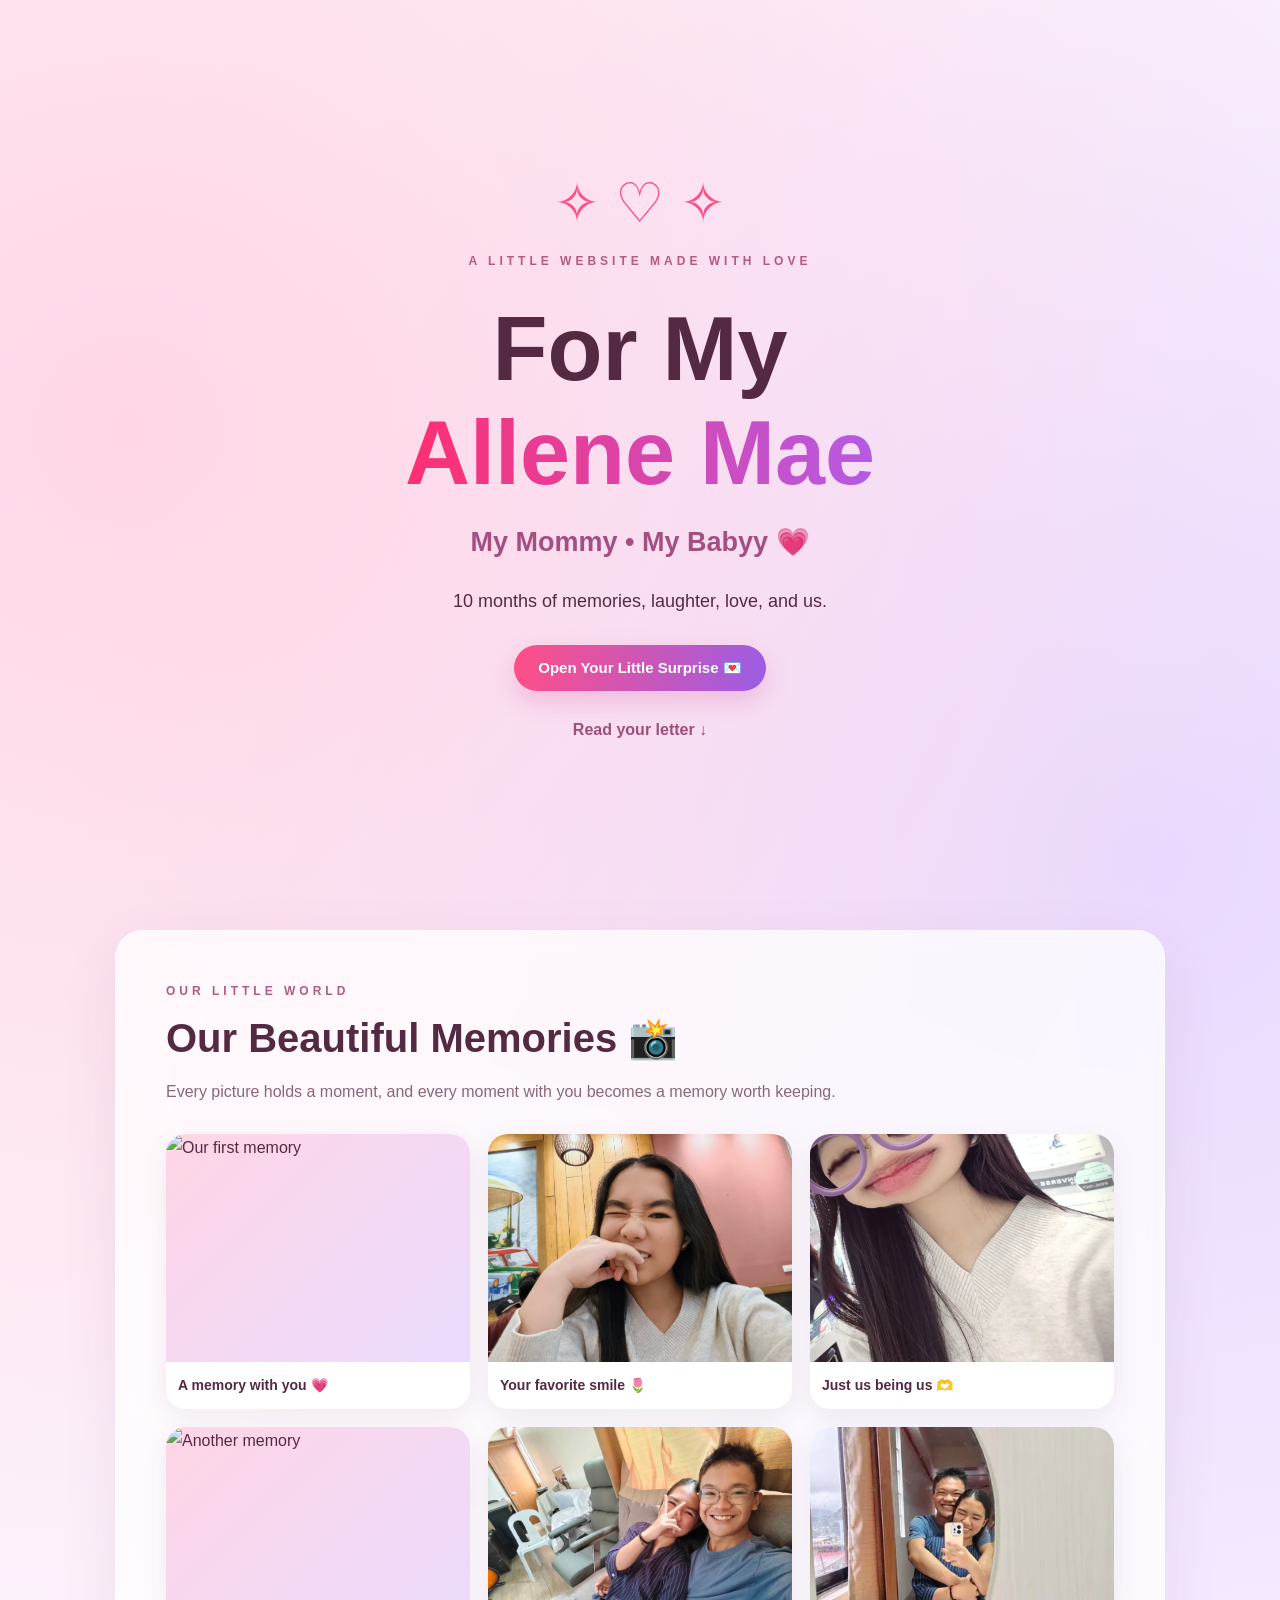
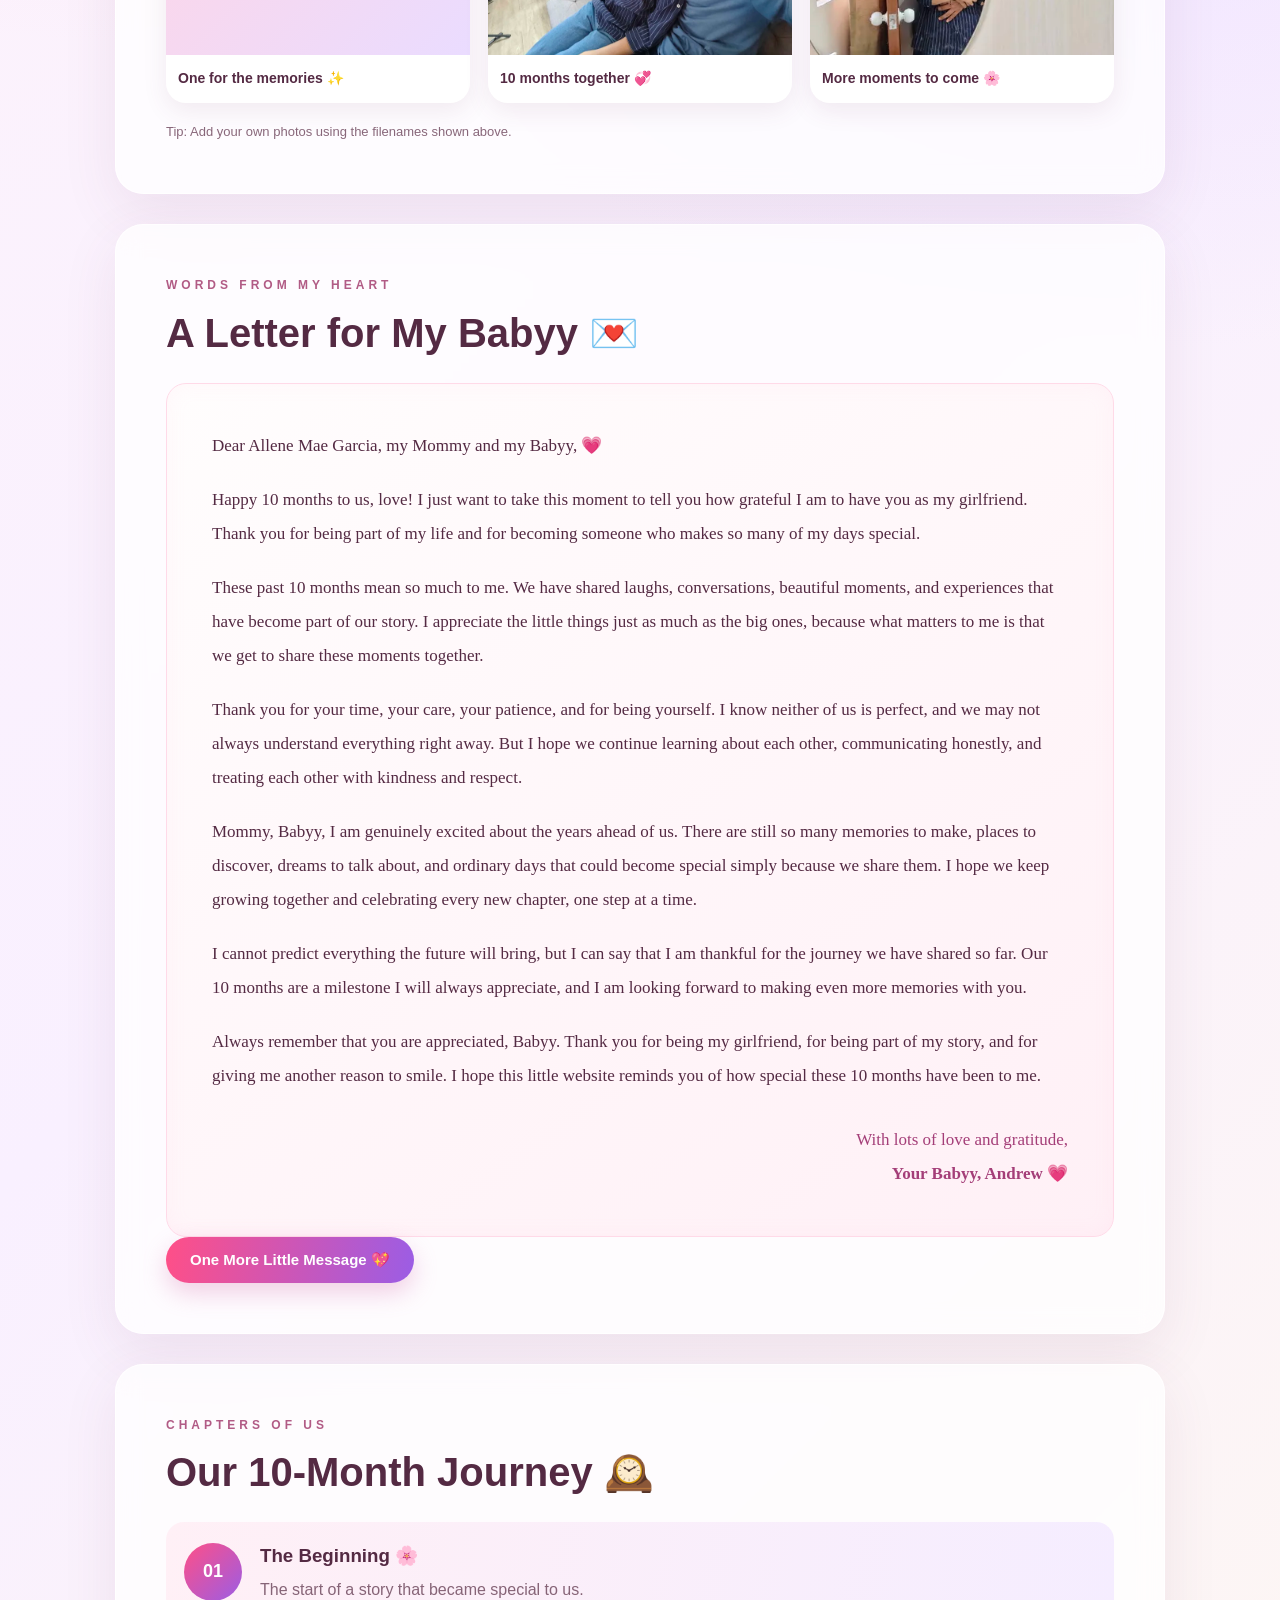
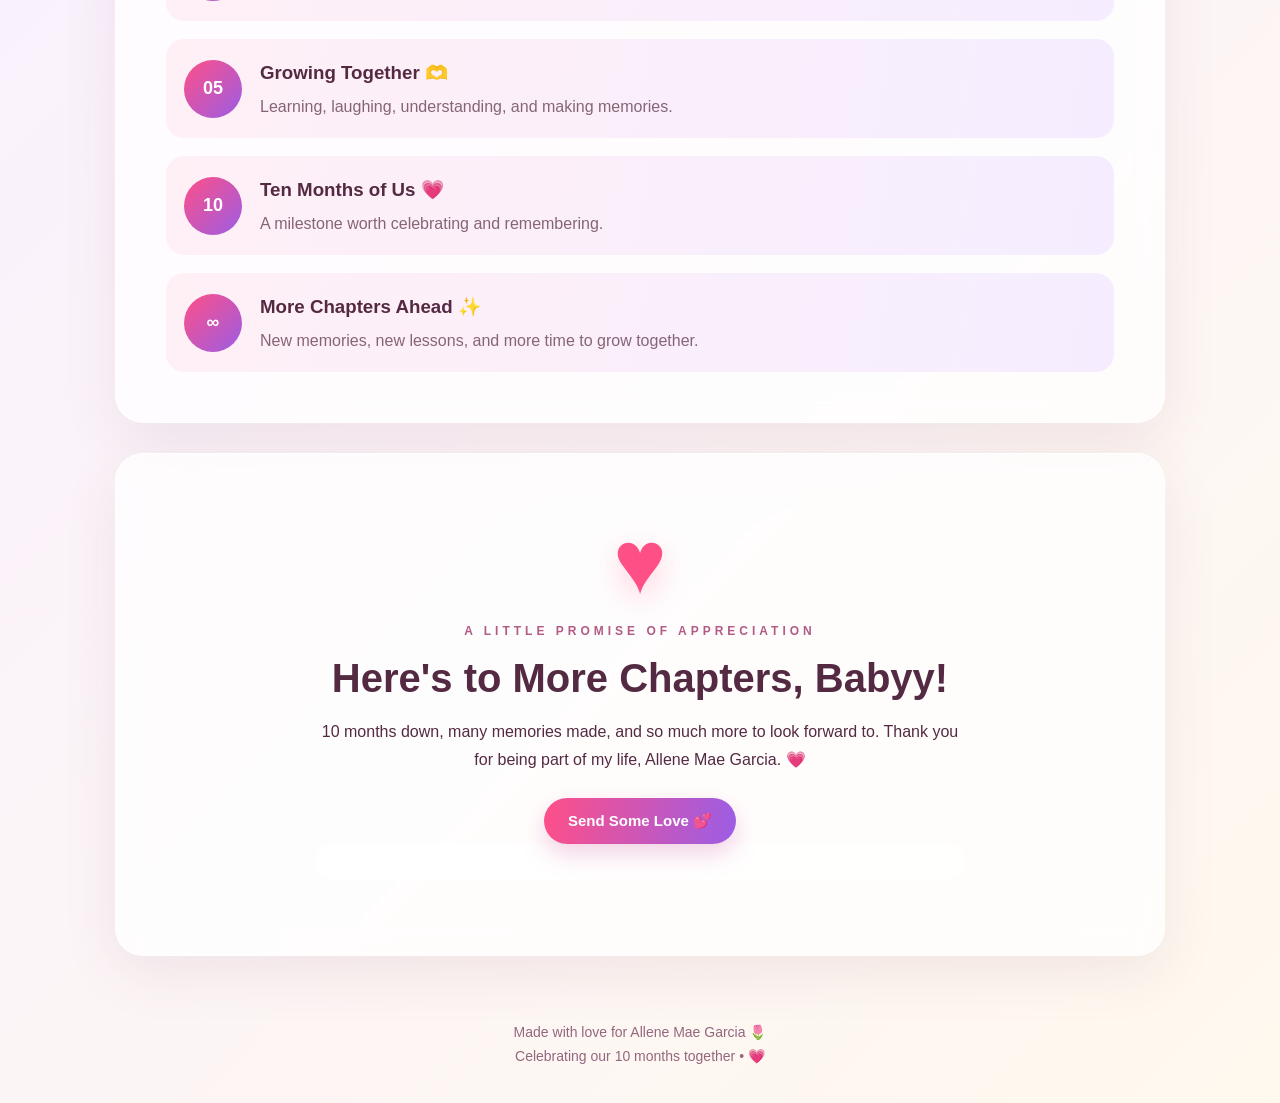
==== index.html @ 2ed3202d "Rename indes.html to index.html" ====
<!DOCTYPE html>
<html lang="en">
<head>
  <meta charset="UTF-8">
  <meta name="viewport" content="width=device-width, initial-scale=1.0">
  <title>For My Babyy 💗</title>
  <link rel="stylesheet" href="style.css">
</head>
<body>

  <div id="hearts"></div>

  <header class="hero">
    <div class="sparkle">✧ ♡ ✧</div>
    <p class="eyebrow">A LITTLE WEBSITE MADE WITH LOVE</p>
    <h1>For My <span>Allene Mae</span></h1>
    <h2 class="nickname">My Mommy • My Babyy 💗</h2>
    <p class="subtitle">
      10 months of memories, laughter, love, and us.
    </p>

    <button onclick="showSurprise()">Open Your Little Surprise 💌</button>
    <p id="surprise" class="surprise hidden">
      If I could choose again, I would still be grateful
      that our paths crossed. Happy 10 months, Babyy! 💕
    </p>

    <a class="scroll-link" href="#letter">Read your letter ↓</a>
  </header>

  <main>
    <section class="card" id="memories">
      <p class="eyebrow">OUR LITTLE WORLD</p>
      <h2>Our Beautiful Memories 📸</h2>
      <p class="description">
        Every picture holds a moment, and every moment with you
        becomes a memory worth keeping.
      </p>

  
<div class="gallery">
  <figure>
    <img src="images/395e2100-8f82-421a-b81e-4898d0d69396.jfif"
         alt="Our first memory">
    <figcaption>A memory with you 💗</figcaption>
  </figure>

  <figure>
    <img src="images/66e5f30a-9390-4aff-9474-9ce878d5c862.jfif"
         alt="A happy moment together">
    <figcaption>Your favorite smile 🌷</figcaption>
  </figure>

  <figure>
    <img src="images/59fff385-007a-4e93-aab0-b0d04458d16d.webp"
         alt="A special memory">
    <figcaption>Just us being us 🫶</figcaption>
  </figure>

  <figure>
    <img src="images/6.wepb"
         alt="Another memory">
    <figcaption>One for the memories ✨</figcaption>
  </figure>

  <figure>
    <img src="images/2.webp"
         alt="Our anniversary memory">
    <figcaption>10 months together 💞</figcaption>
  </figure>

  <figure>
    <img src="images/1.webp"
         alt="A memory for the future">
    <figcaption>More moments to come 🌸</figcaption>
  </figure>
</div>

      <p class="small-note">
        Tip: Add your own photos using the filenames shown above.
      </p>
    </section>

    <section class="card letter-section" id="letter">
      <p class="eyebrow">WORDS FROM MY HEART</p>
      <h2>A Letter for My Babyy 💌</h2>

      <article class="letter">
        <p>Dear Allene Mae Garcia, my Mommy and my Babyy, 💗</p>

        <p>
          Happy 10 months to us, love! I just want to take this
          moment to tell you how grateful I am to have you as my
          girlfriend. Thank you for being part of my life and for
          becoming someone who makes so many of my days special.
        </p>

        <p>
          These past 10 months mean so much to me. We have shared
          laughs, conversations, beautiful moments, and experiences
          that have become part of our story. I appreciate the little
          things just as much as the big ones, because what matters
          to me is that we get to share these moments together.
        </p>

        <p>
          Thank you for your time, your care, your patience, and
          for being yourself. I know neither of us is perfect, and
          we may not always understand everything right away.
          But I hope we continue learning about each other,
          communicating honestly, and treating each other with
          kindness and respect.
        </p>

        <p>
          Mommy, Babyy, I am genuinely excited about the years
          ahead of us. There are still so many memories to make,
          places to discover, dreams to talk about, and ordinary
          days that could become special simply because we share
          them. I hope we keep growing together and celebrating
          every new chapter, one step at a time.
        </p>

        <p>
          I cannot predict everything the future will bring, but
          I can say that I am thankful for the journey we have
          shared so far. Our 10 months are a milestone I will
          always appreciate, and I am looking forward to making
          even more memories with you.
        </p>

        <p>
          Always remember that you are appreciated, Babyy.
          Thank you for being my girlfriend, for being part of
          my story, and for giving me another reason to smile.
          I hope this little website reminds you of how special
          these 10 months have been to me.
        </p>

        <p class="signature">
          With lots of love and gratitude,<br>
          <strong>Your Babyy, Andrew 💗</strong>
        </p>
      </article>

      <button onclick="revealMessage()">
        One More Little Message 💖
      </button>
      <p id="extraMessage" class="extra-message hidden">
        Happy 10 months, Allene! Here's to more laughter,
        more memories, more understanding, and more chapters
        in our story. I am so thankful for you. 💗🌷
      </p>
    </section>

    <section class="card" id="journey">
      <p class="eyebrow">CHAPTERS OF US</p>
      <h2>Our 10-Month Journey 🕰️</h2>

      <div class="timeline">
        <div class="timeline-item">
          <span>01</span>
          <div>
            <h3>The Beginning 🌸</h3>
            <p>The start of a story that became special to us.</p>
          </div>
        </div>
        <div class="timeline-item">
          <span>05</span>
          <div>
            <h3>Growing Together 🫶</h3>
            <p>Learning, laughing, understanding, and making memories.</p>
          </div>
        </div>
        <div class="timeline-item">
          <span>10</span>
          <div>
            <h3>Ten Months of Us 💗</h3>
            <p>A milestone worth celebrating and remembering.</p>
          </div>
        </div>
        <div class="timeline-item">
          <span>∞</span>
          <div>
            <h3>More Chapters Ahead ✨</h3>
            <p>New memories, new lessons, and more time to grow together.</p>
          </div>
        </div>
      </div>
    </section>

    <section class="card finale">
      <div class="big-heart">♥</div>
      <p class="eyebrow">A LITTLE PROMISE OF APPRECIATION</p>
      <h2>Here's to More Chapters, Babyy!</h2>
      <p>
        10 months down, many memories made, and so much more
        to look forward to. Thank you for being part of my life,
        Allene Mae Garcia. 💗
      </p>
      <button onclick="sendLove()">Send Some Love 💕</button>
      <p id="loveMessage" class="love-message"></p>
    </section>
  </main>

  <footer>
    <p>Made with love for Allene Mae Garcia 🌷</p>
    <p>Celebrating our 10 months together • 💗</p>
  </footer>

  <script src="script.js"></script>
</body>
</html>
---- style.css ----
* {
  box-sizing: border-box;
  margin: 0;
  padding: 0;
}

:root {
  --pink: #ff4f87;
  --rose: #ff8fab;
  --purple: #9b5de5;
  --dark: #542a43;
  --light: #fff5fa;
}

html {
  scroll-behavior: smooth;
}

body {
  font-family: "Segoe UI", Arial, sans-serif;
  color: var(--dark);
  background:
    radial-gradient(circle at 10% 10%, #ffd6e7, transparent 30%),
    radial-gradient(circle at 90% 20%, #e8d9ff, transparent 30%),
    linear-gradient(135deg, #fff5f9, #f9f0ff, #fff9ee);
  line-height: 1.7;
  overflow-x: hidden;
}

.hero {
  min-height: 100vh;
  padding: 70px 20px;
  display: flex;
  flex-direction: column;
  justify-content: center;
  align-items: center;
  text-align: center;
}

.sparkle {
  font-size: 55px;
  color: var(--pink);
  animation: float 3s ease-in-out infinite;
}

.eyebrow {
  color: #b15b85;
  font-size: 12px;
  font-weight: 800;
  letter-spacing: 4px;
  margin-bottom: 12px;
}

h1 {
  font-size: clamp(45px, 9vw, 90px);
  line-height: 1.15;
  margin: 15px 0;
}

h1 span {
  display: block;
  background: linear-gradient(90deg, #ff2f70, #b45be5);
  background-clip: text;
  -webkit-background-clip: text;
  color: transparent;
}

.nickname {
  font-size: clamp(18px, 4vw, 27px);
  color: #a34f82;
}

.subtitle {
  margin: 20px 0 28px;
  font-size: 18px;
}

button {
  padding: 14px 24px;
  border: none;
  border-radius: 40px;
  color: white;
  background: linear-gradient(100deg, var(--pink), var(--purple));
  font-size: 15px;
  font-weight: 700;
  cursor: pointer;
  box-shadow: 0 10px 25px #d977ad55;
  transition: transform .25s, box-shadow .25s;
}

button:hover {
  transform: translateY(-4px) scale(1.03);
  box-shadow: 0 14px 32px #b45be555;
}

.scroll-link {
  margin-top: 25px;
  color: #9d4e7b;
  text-decoration: none;
  font-weight: 700;
}

.surprise,
.extra-message,
.love-message {
  max-width: 600px;
  margin: 22px auto 0;
  padding: 18px;
  background: #ffffffb8;
  border-radius: 18px;
  color: #93466f;
}

.hidden {
  display: none;
}

main {
  width: min(1050px, 92%);
  margin: auto;
}

.card {
  padding: clamp(24px, 5vw, 50px);
  margin: 30px 0;
  border: 1px solid #ffffffcc;
  border-radius: 28px;
  background: #ffffffbd;
  box-shadow: 0 18px 55px #75445c18;
  backdrop-filter: blur(12px);
}

.card h2 {
  font-size: clamp(27px, 5vw, 40px);
  margin-bottom: 15px;
  line-height: 1.25;
}

.description,
.small-note {
  color: #88677a;
}

.gallery {
  display: grid;
  grid-template-columns: repeat(3, minmax(0, 1fr));
  gap: 18px;
  margin-top: 28px;
}

.gallery figure {
  overflow: hidden;
  border-radius: 20px;
  background: white;
  box-shadow: 0 8px 25px #70435b18;
  transition: transform .25s;
}

.gallery figure:hover {
  transform: translateY(-5px) rotate(-1deg);
}

.gallery img {
  display: block;
  width: 100%;
  aspect-ratio: 4 / 3;
  object-fit: cover;
  background: linear-gradient(135deg, #ffd5e5, #eadcff);
}

.gallery figcaption {
  padding: 12px;
  font-size: 14px;
  font-weight: 700;
}

.small-note {
  margin-top: 18px;
  font-size: 13px;
}

.letter {
  margin-top: 25px;
  padding: clamp(22px, 5vw, 45px);
  background: linear-gradient(145deg, #fffdfd, #fff0f6);
  border: 1px solid #ffdae8;
  border-radius: 20px;
  box-shadow: inset 0 0 20px #ffb5d218;
  font-family: Georgia, serif;
  font-size: 17px;
  line-height: 2;
}

.letter p {
  margin-bottom: 20px;
}

.letter .signature {
  text-align: right;
  color: #a43e78;
  margin-top: 30px;
  margin-bottom: 0;
}

.extra-message {
  line-height: 1.8;
}

.timeline {
  display: grid;
  gap: 18px;
  margin-top: 25px;
}

.timeline-item {
  display: flex;
  align-items: center;
  gap: 18px;
  padding: 18px;
  border-radius: 18px;
  background: linear-gradient(100deg, #fff0f6, #f5edff);
}

.timeline-item span {
  flex-shrink: 0;
  width: 58px;
  height: 58px;
  display: grid;
  place-items: center;
  border-radius: 50%;
  color: white;
  background: linear-gradient(135deg, var(--pink), var(--purple));
  font-size: 18px;
  font-weight: 800;
}

.timeline-item h3 {
  margin-bottom: 4px;
}

.timeline-item p {
  color: #866477;
}

.finale {
  text-align: center;
  padding-top: 50px;
  padding-bottom: 50px;
}

.big-heart {
  color: var(--pink);
  font-size: 90px;
  line-height: 1.3;
  animation: heartbeat 1.3s infinite;
  filter: drop-shadow(0 10px 15px #ff4f8740);
}

.finale > p:not(.eyebrow) {
  max-width: 650px;
  margin: 0 auto 25px;
}

footer {
  padding: 35px 15px;
  text-align: center;
  color: #93677f;
  font-size: 14px;
}

#hearts {
  position: fixed;
  inset: 0;
  pointer-events: none;
  overflow: hidden;
  z-index: 100;
}

.floating-heart {
  position: absolute;
  bottom: -50px;
  animation: rise 3.5s ease-out forwards;
}

@keyframes heartbeat {
  0%, 100% { transform: scale(1); }
  15% { transform: scale(1.16); }
  30% { transform: scale(1); }
}

@keyframes float {
  0%, 100% { transform: translateY(0); }
  50% { transform: translateY(-12px); }
}

@keyframes rise {
  to {
    transform: translateY(-110vh) rotate(30deg);
    opacity: 0;
  }
}

@media (max-width: 750px) {
  .gallery {
    grid-template-columns: repeat(2, minmax(0, 1fr));
  }

  .card {
    border-radius: 22px;
  }
}

@media (max-width: 480px) {
  .gallery {
    grid-template-columns: 1fr;
  }

  .timeline-item {
    align-items: flex-start;
  }

  .hero {
    min-height: 90vh;
  }

  .letter {
    font-size: 16px;
  }
}
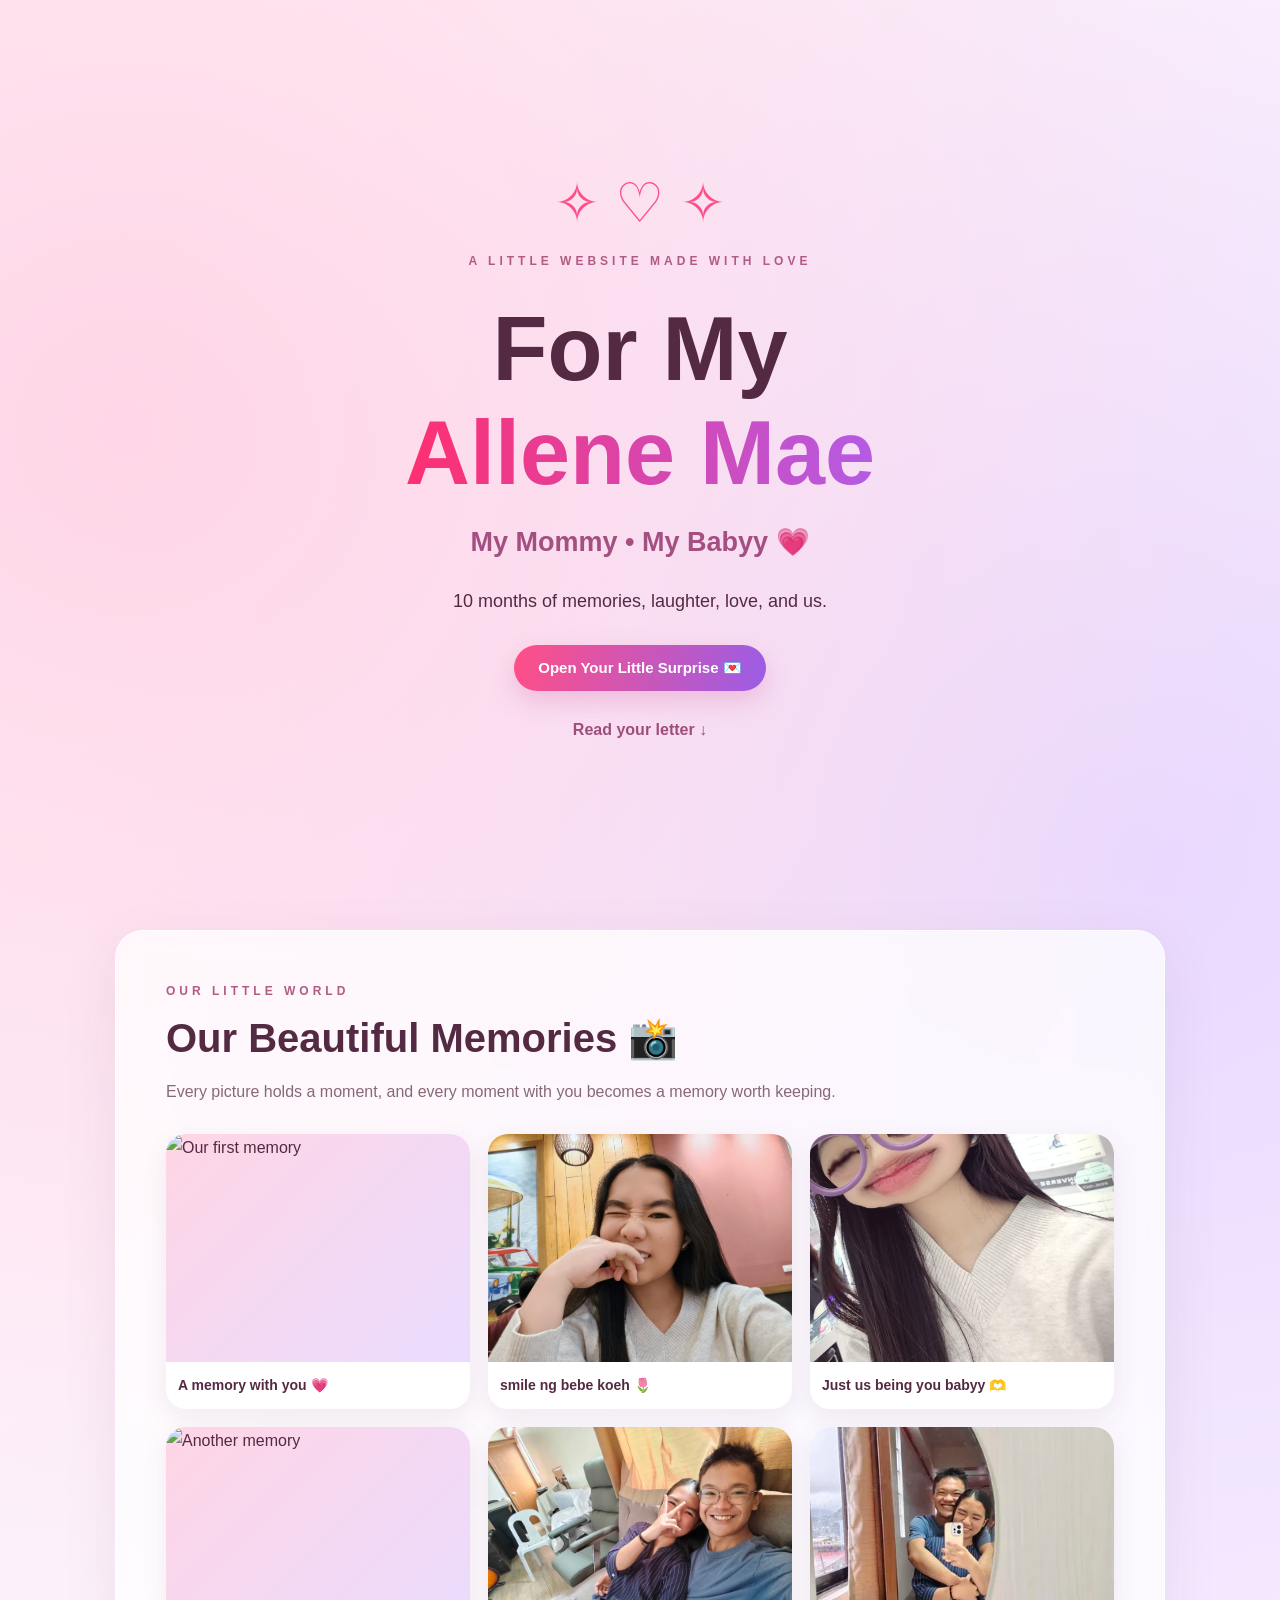
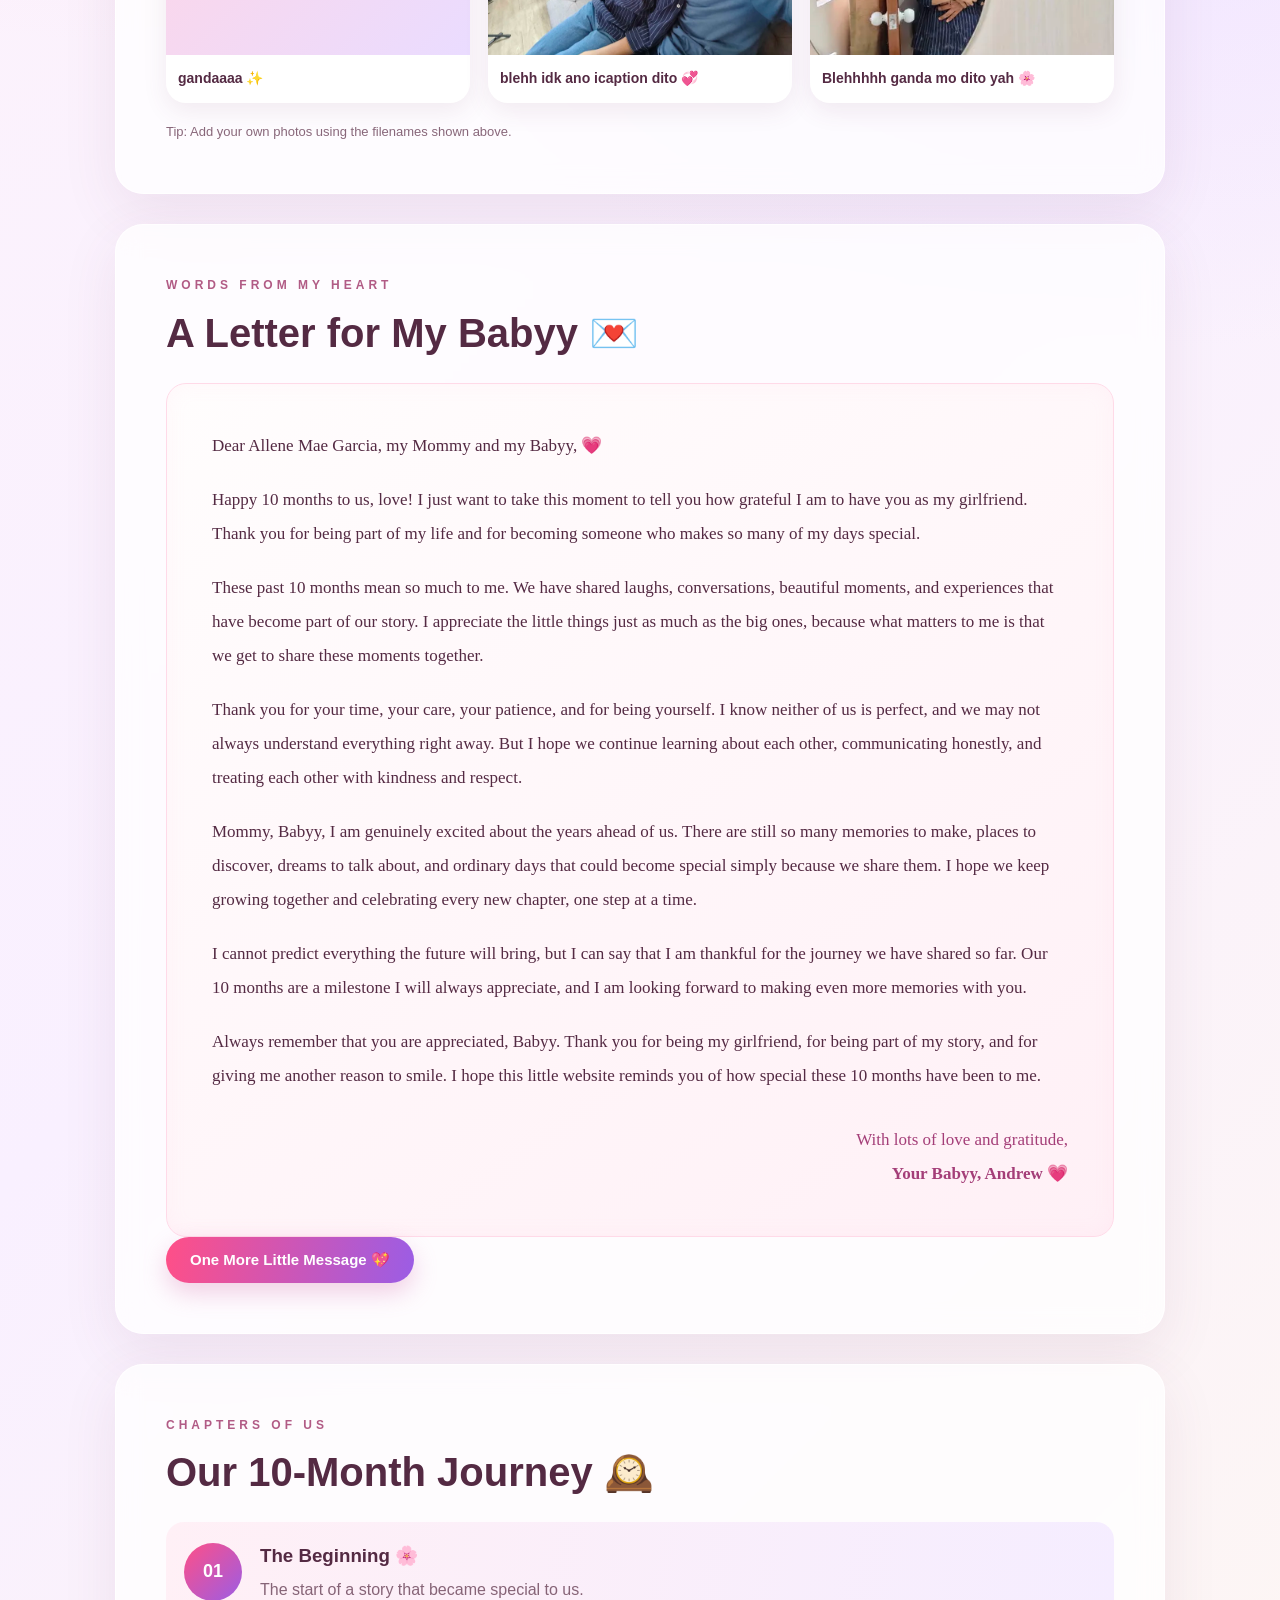
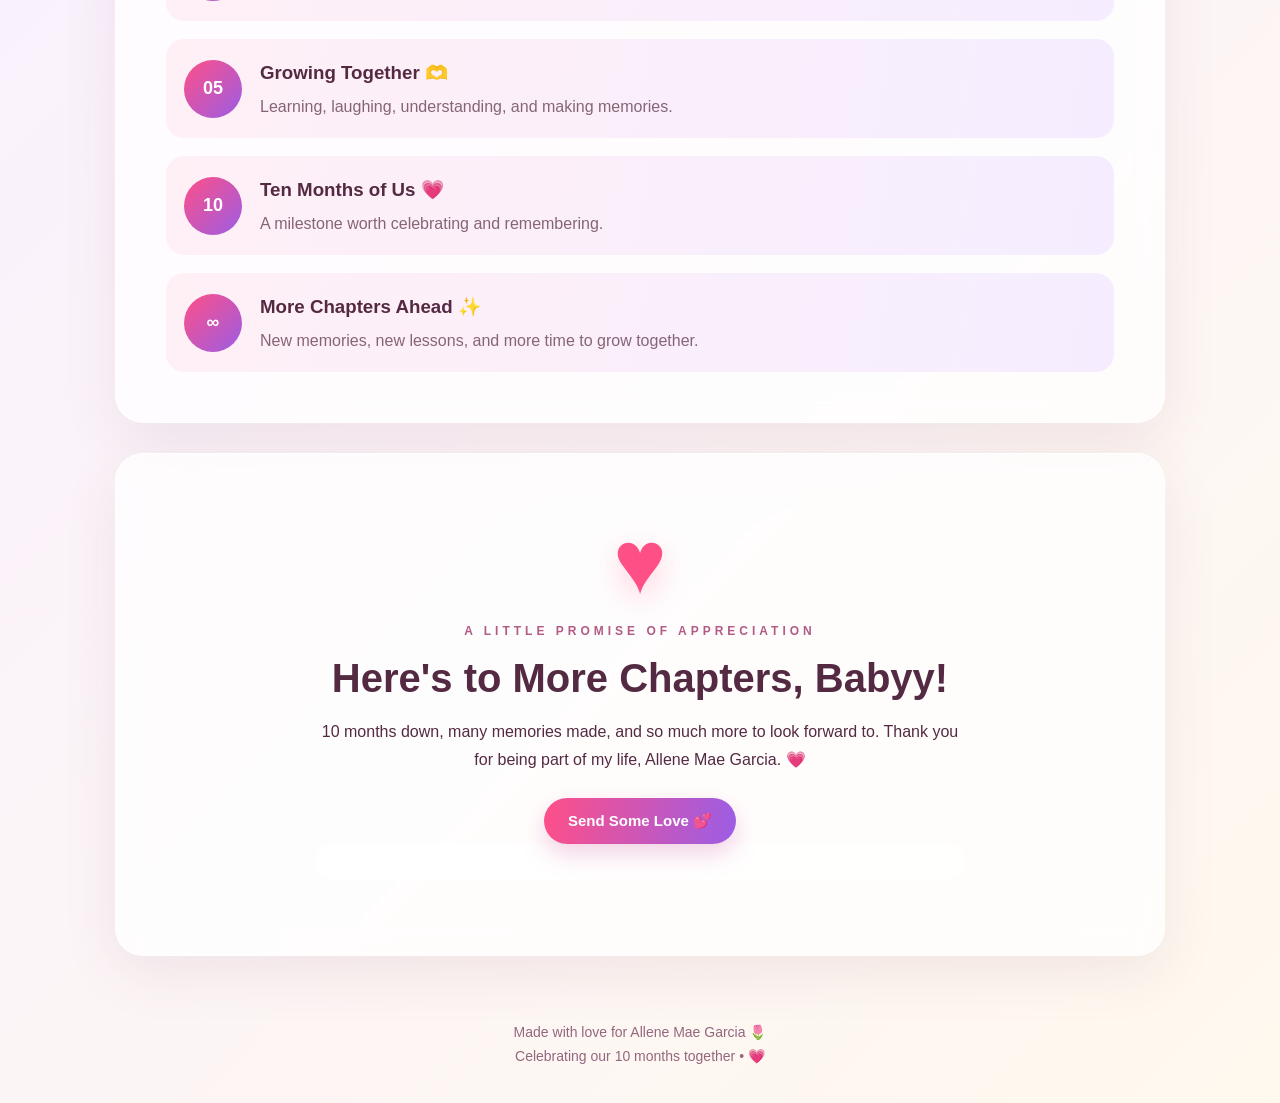
==== commit d5ce5ff4: "Update index.html" ====
--- a/index.html
+++ b/index.html
@@ -49,31 +49,31 @@
   <figure>
     <img src="images/66e5f30a-9390-4aff-9474-9ce878d5c862.jfif"
          alt="A happy moment together">
-    <figcaption>Your favorite smile 🌷</figcaption>
+    <figcaption>smile ng bebe koeh 🌷</figcaption>
   </figure>
 
   <figure>
     <img src="images/59fff385-007a-4e93-aab0-b0d04458d16d.webp"
          alt="A special memory">
-    <figcaption>Just us being us 🫶</figcaption>
+    <figcaption>Just us being you babyy 🫶</figcaption>
   </figure>
 
   <figure>
     <img src="images/6.wepb"
          alt="Another memory">
-    <figcaption>One for the memories ✨</figcaption>
+    <figcaption>gandaaaa ✨</figcaption>
   </figure>
 
   <figure>
     <img src="images/2.webp"
          alt="Our anniversary memory">
-    <figcaption>10 months together 💞</figcaption>
+    <figcaption>blehh idk ano icaption dito 💞</figcaption>
   </figure>
 
   <figure>
     <img src="images/1.webp"
          alt="A memory for the future">
-    <figcaption>More moments to come 🌸</figcaption>
+    <figcaption>Blehhhhh ganda mo dito yah 🌸</figcaption>
   </figure>
 </div>
 
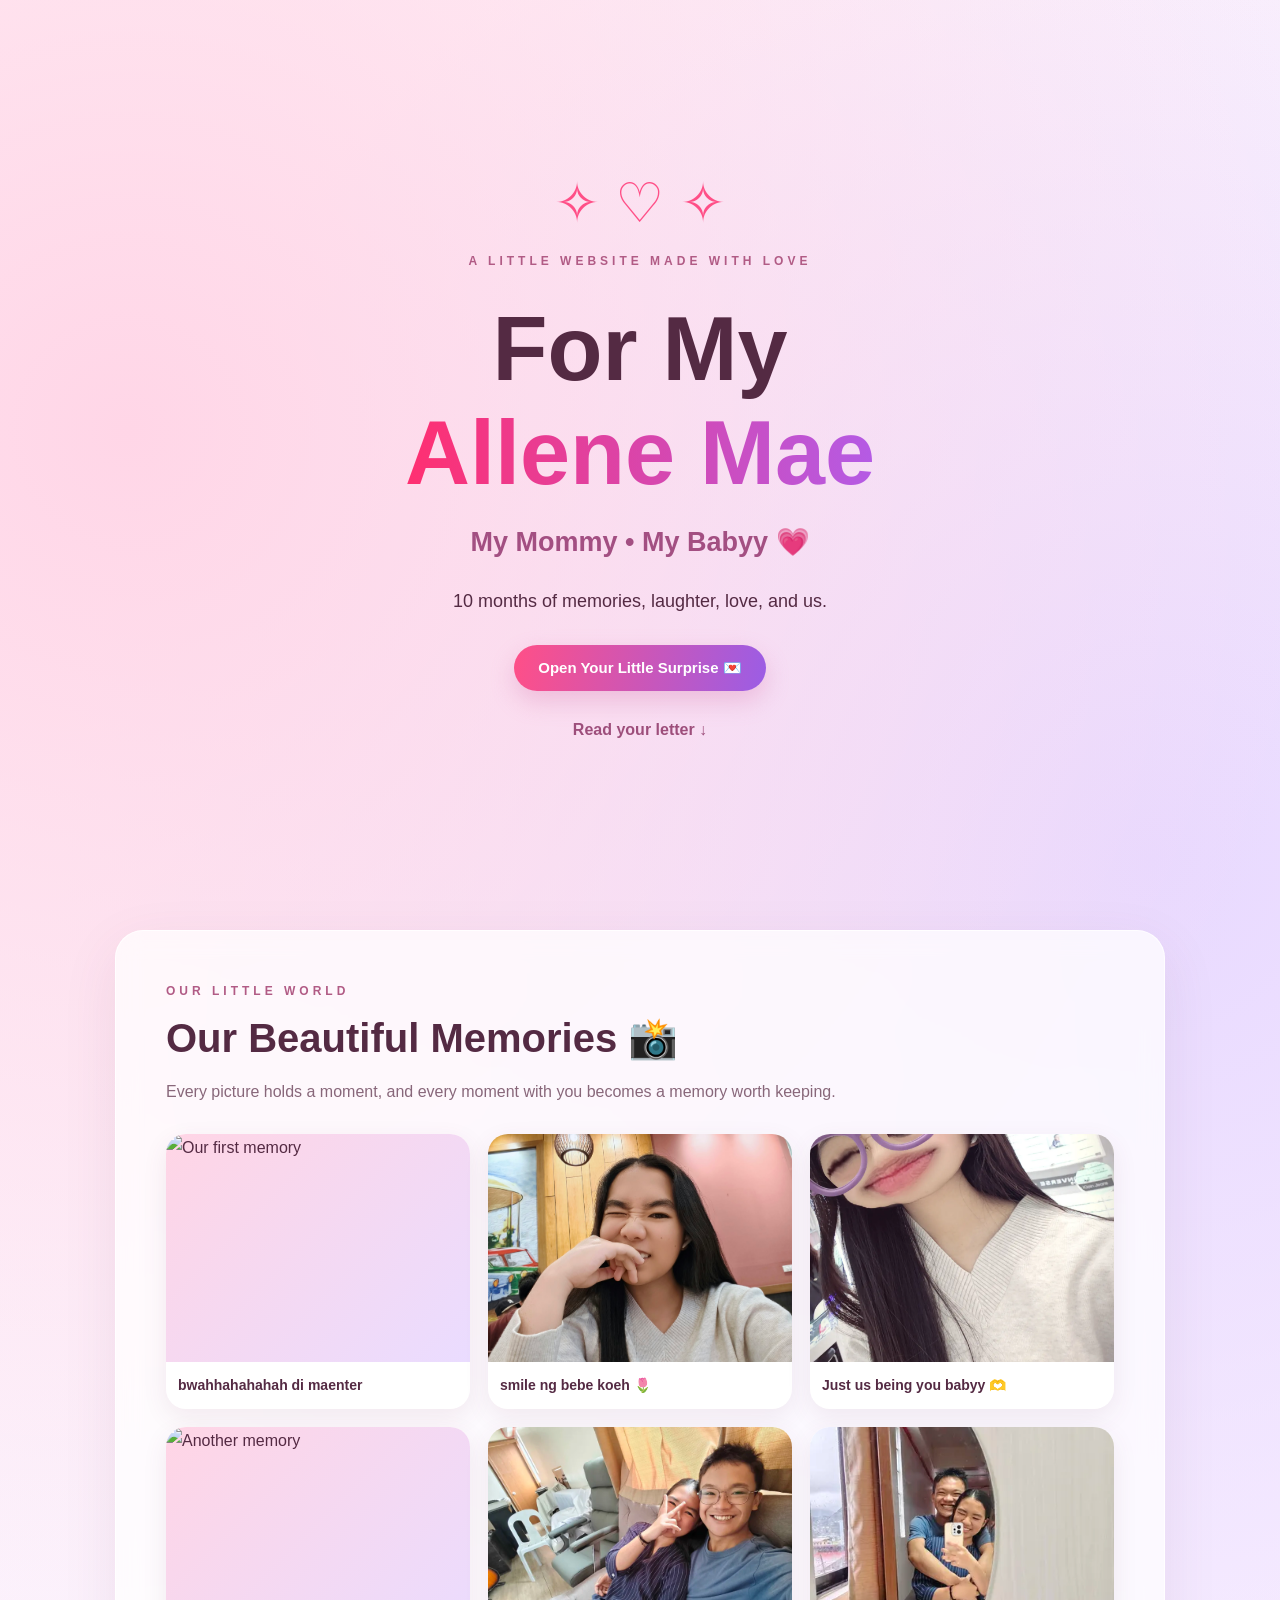
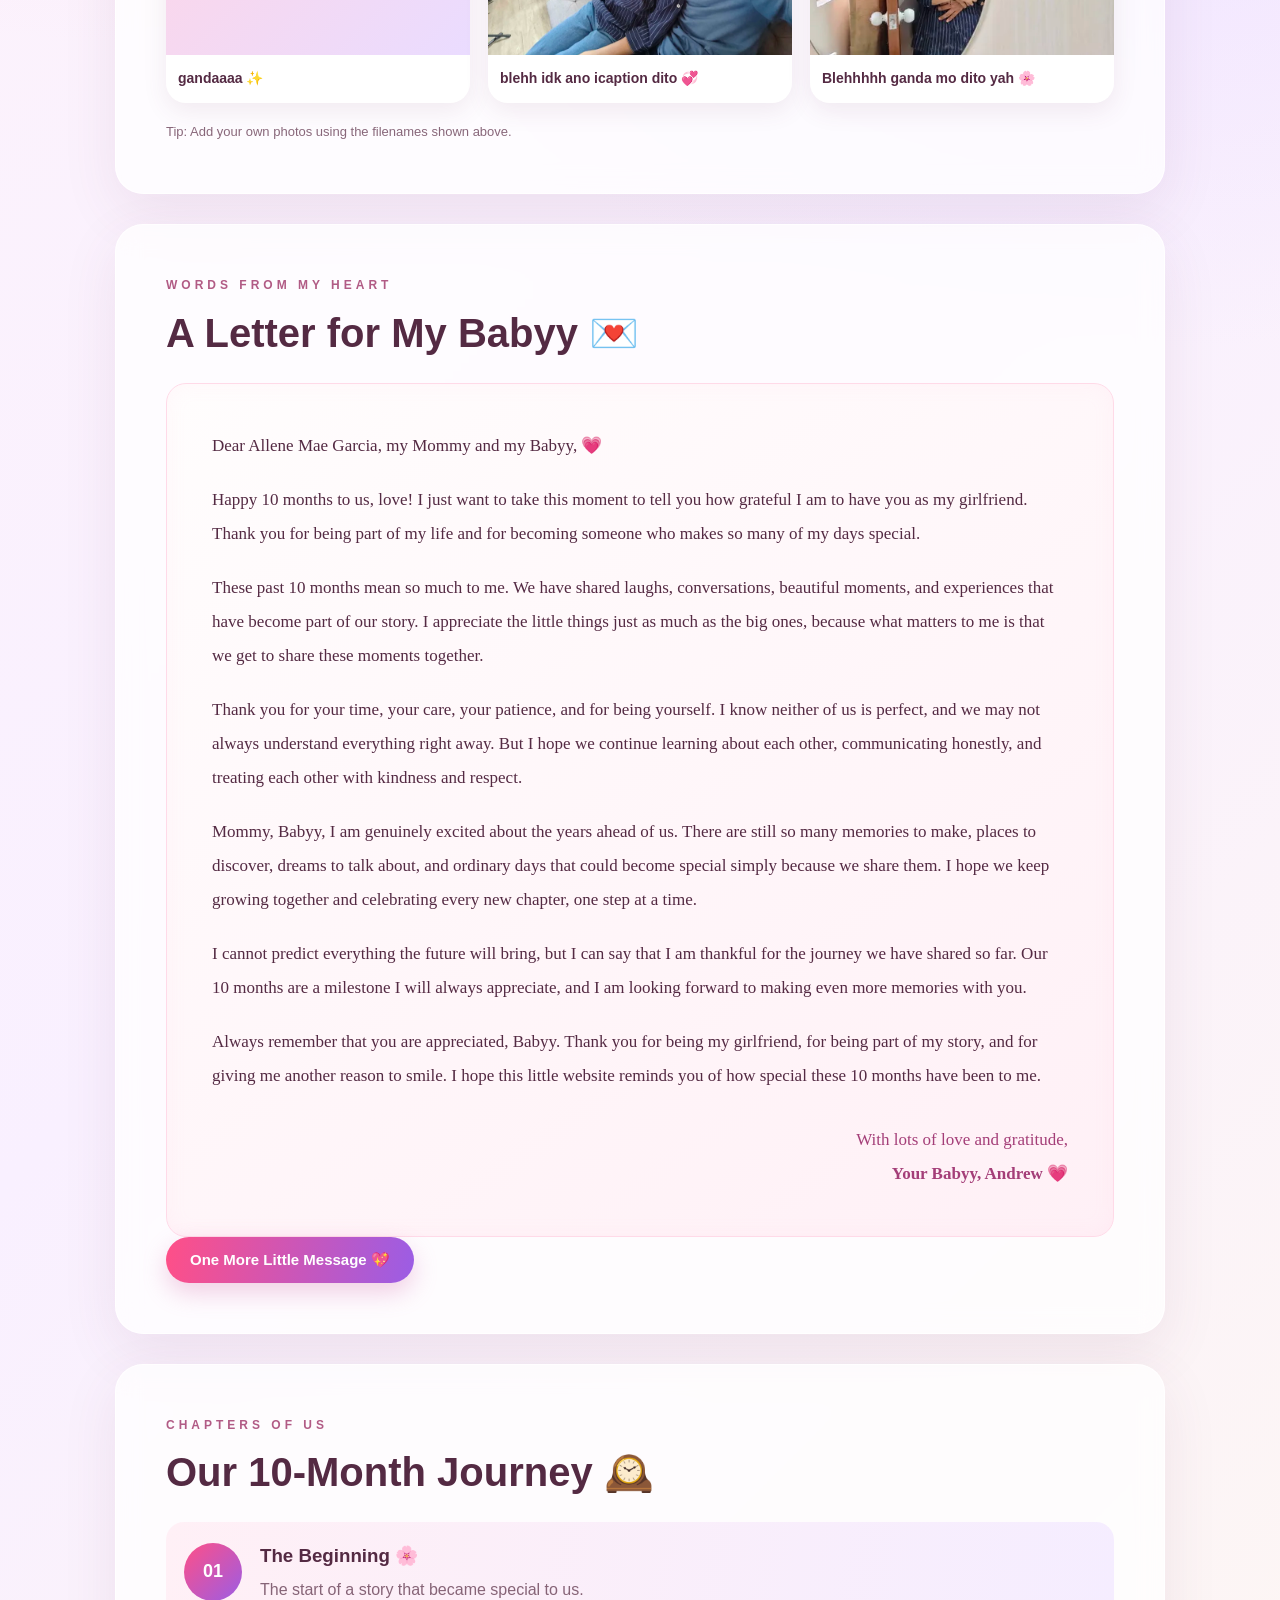
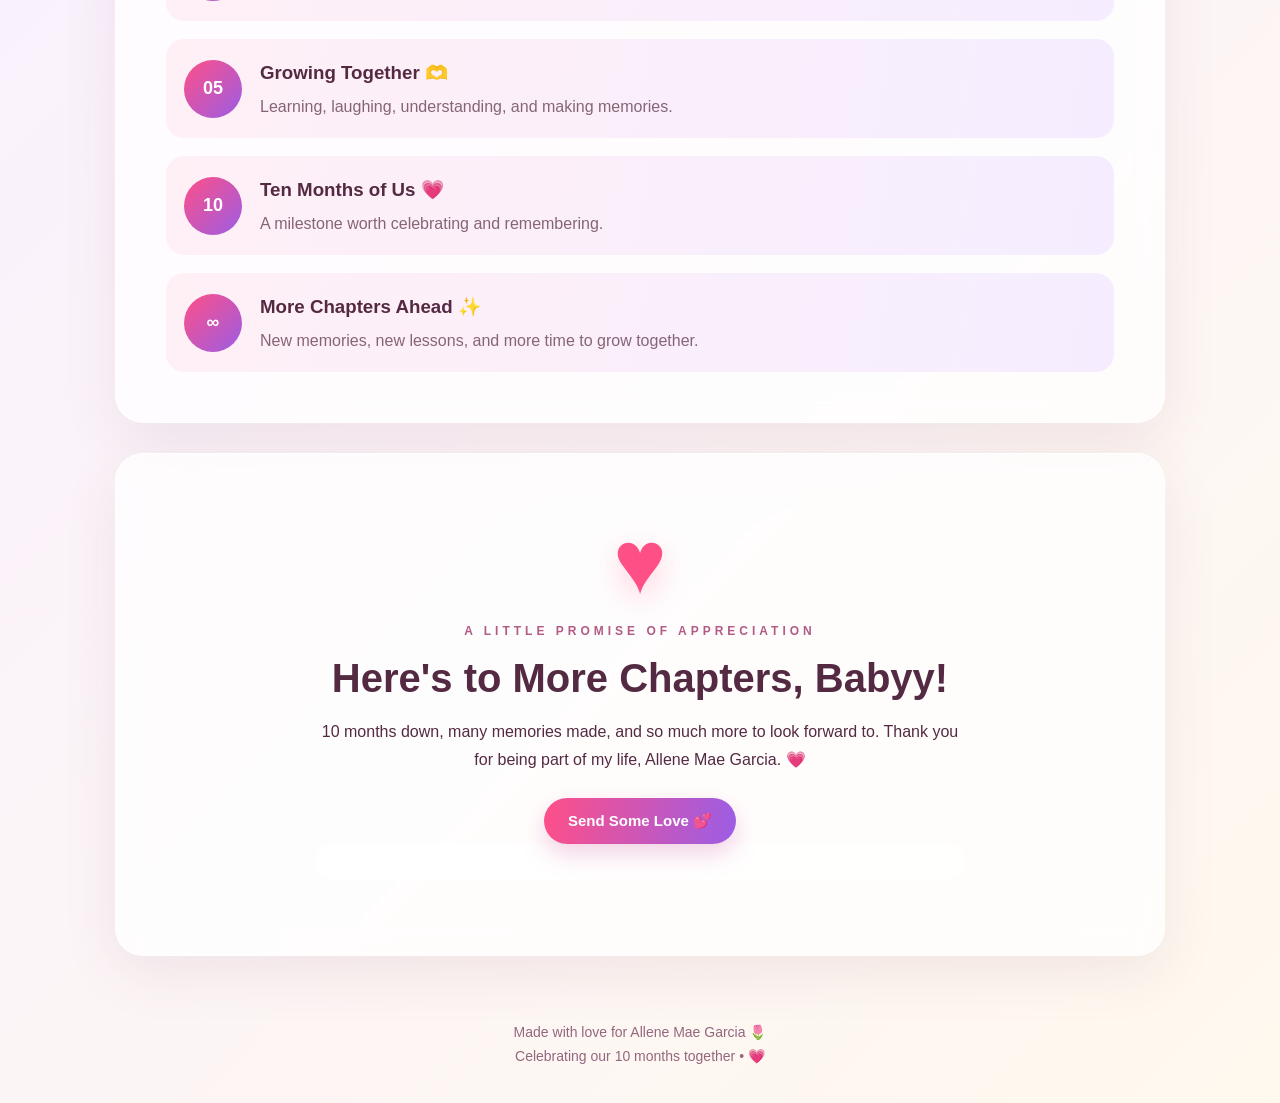
==== commit a5cac190: "Update figcaption text in gallery section" ====
--- a/index.html
+++ b/index.html
@@ -43,7 +43,7 @@
   <figure>
     <img src="images/395e2100-8f82-421a-b81e-4898d0d69396.jfif"
          alt="Our first memory">
-    <figcaption>A memory with you 💗</figcaption>
+    <figcaption>bwahhahahahah di maenter</figcaption>
   </figure>
 
   <figure>
